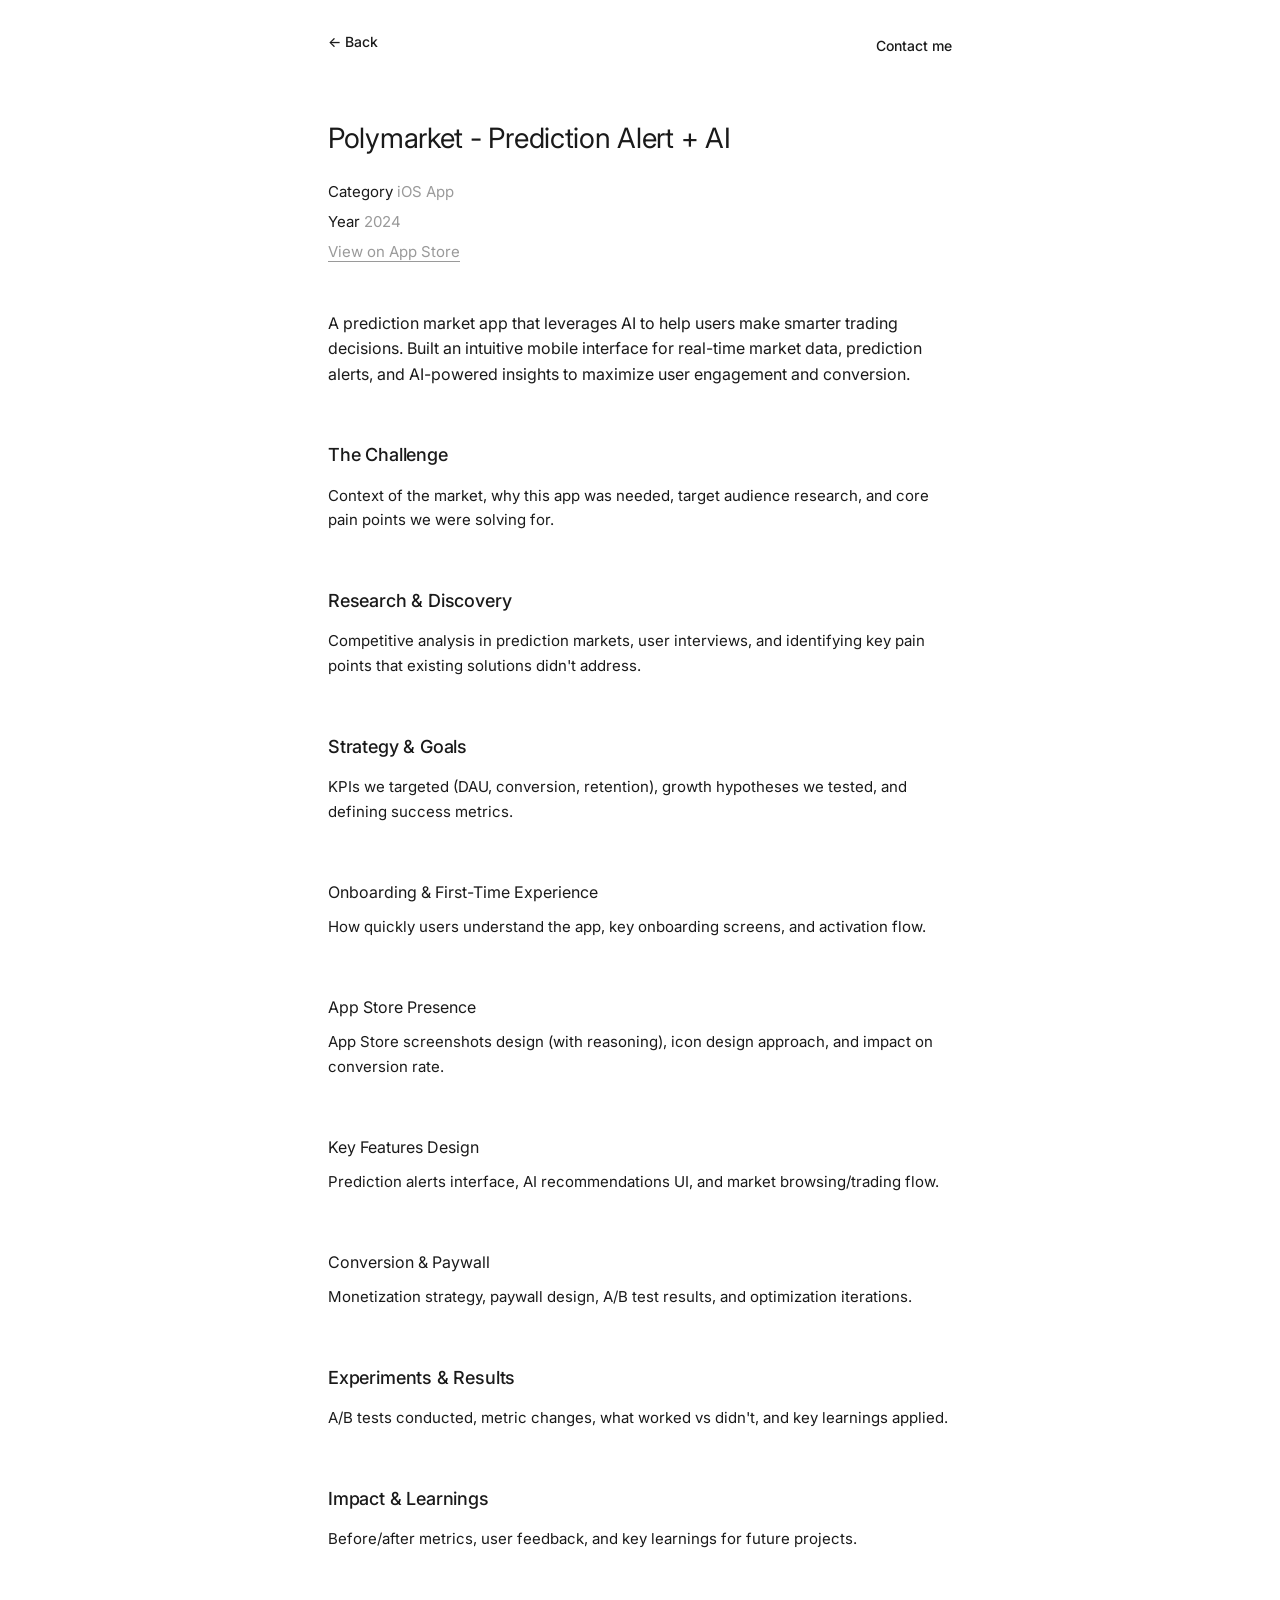
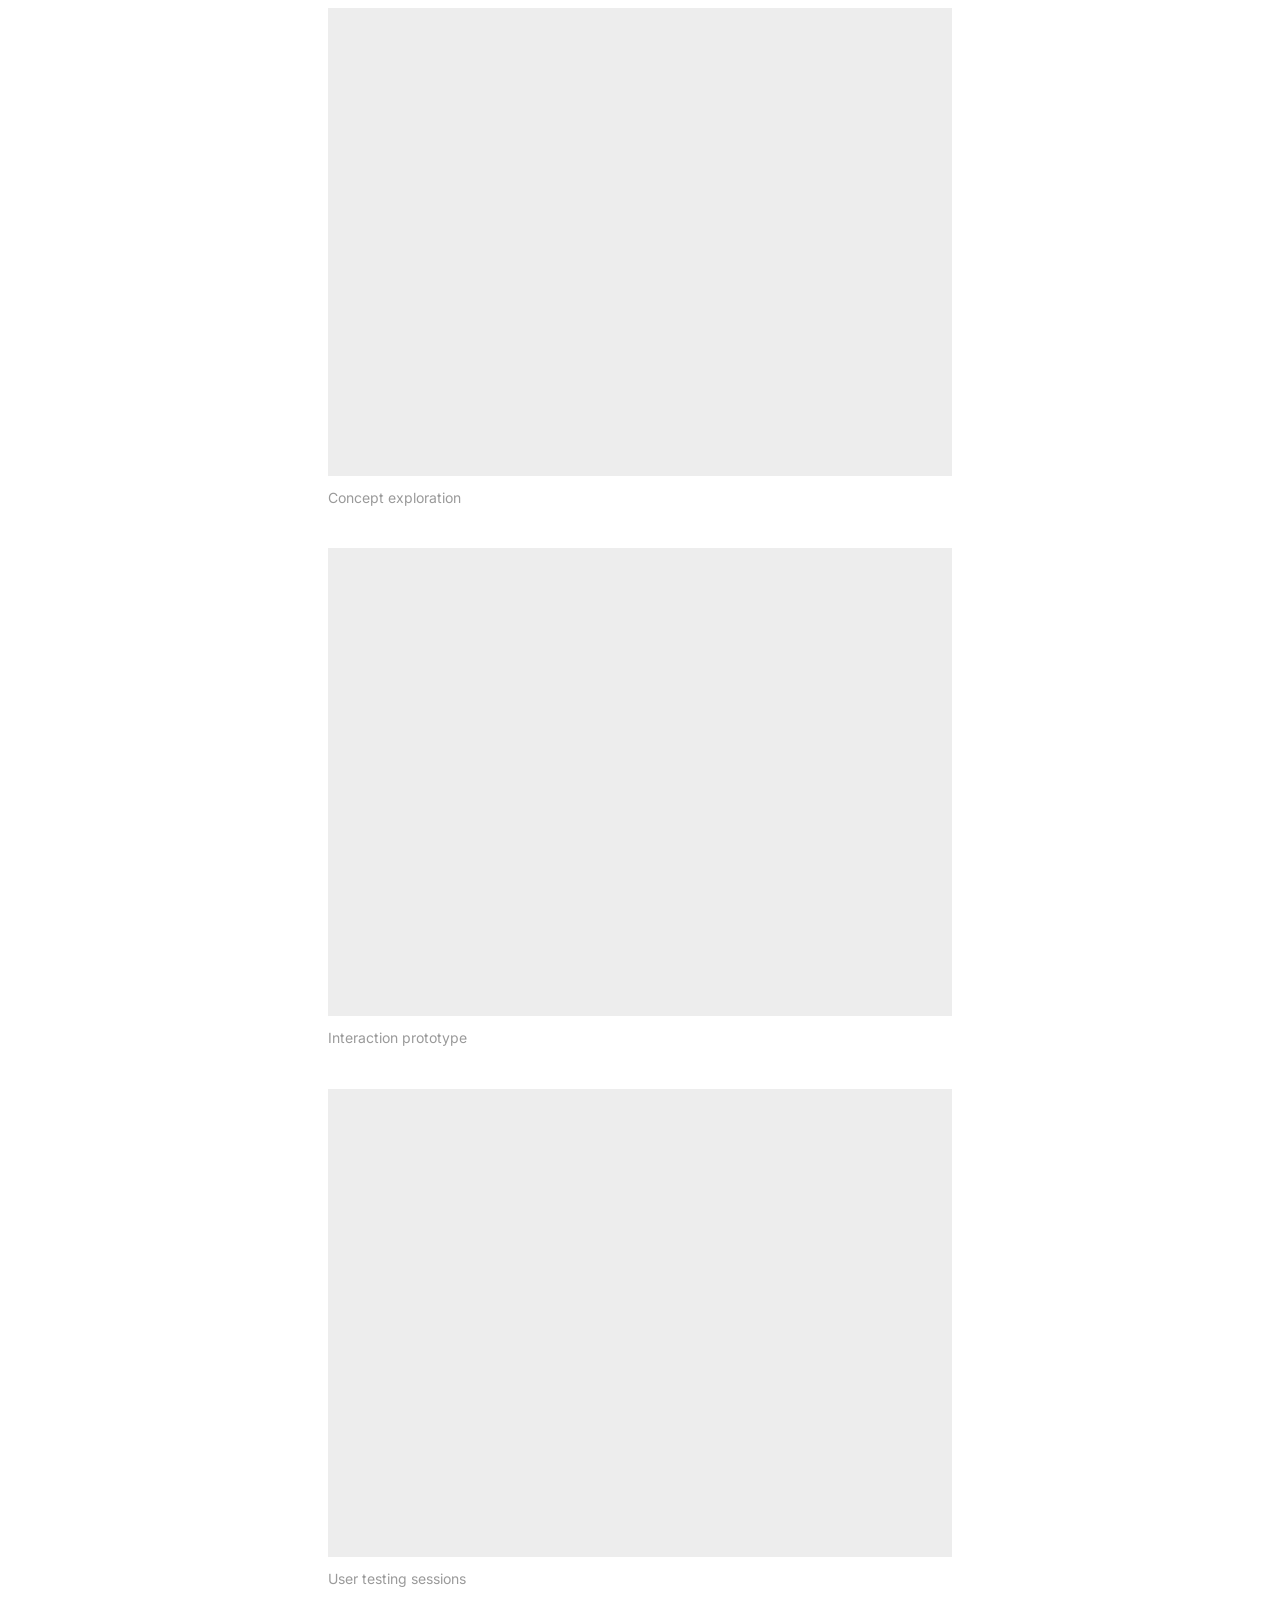
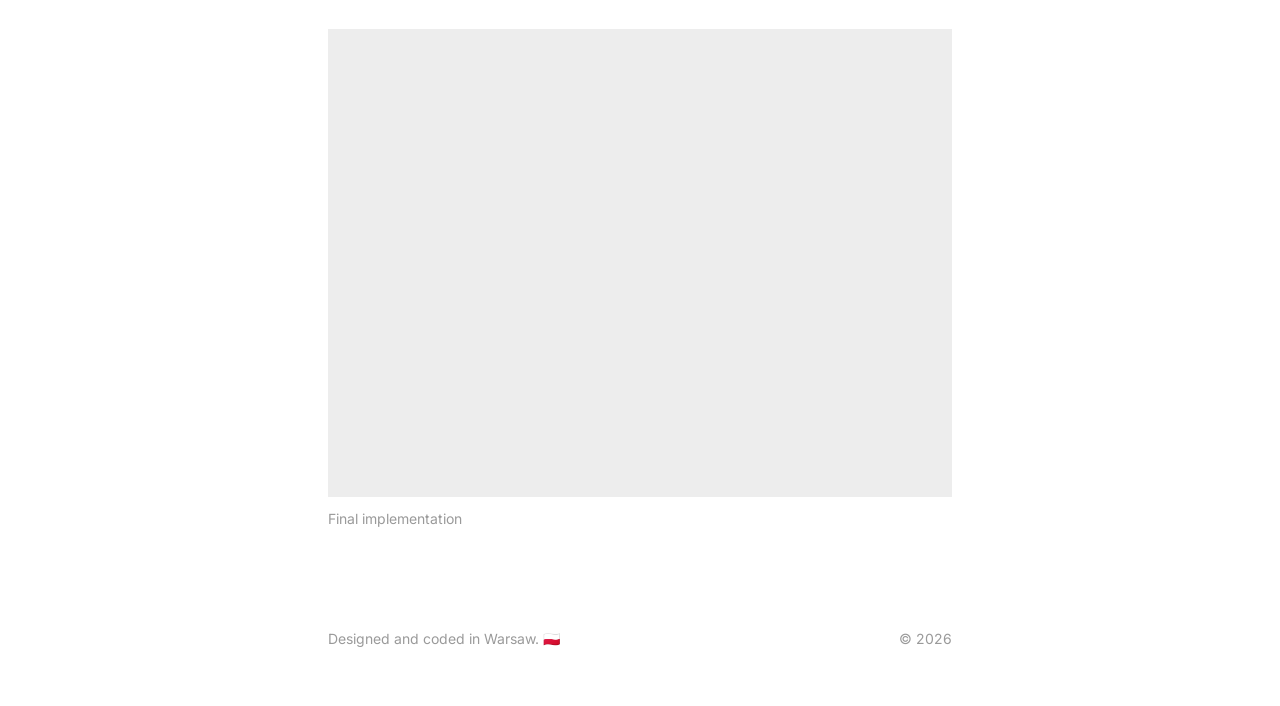
==== project-1.html @ bc28a6dd "Initial portfolio setup for Yahor - Mobile Product Designer - Created vanilla HTML/CSS/JS portfolio " ====
<!DOCTYPE html>
<html lang="ru">
<head>
  <meta charset="UTF-8" />
  <meta name="viewport" content="width=device-width, initial-scale=1.0" />
  <title>Exploring the world through sound — Yahor</title>

  <link rel="icon" type="image/svg+xml" href="../favicon.svg" />

  <link rel="preconnect" href="https://fonts.googleapis.com" />
  <link rel="preconnect" href="https://fonts.gstatic.com" crossorigin />
  <link href="https://fonts.googleapis.com/css2?family=Inter:wght@400;500&display=swap" rel="stylesheet" />

  <link rel="stylesheet" href="css/style.css" />
</head>
<body class="project-polymarket">
  <div class="container case-study">

    <!-- Header -->
    <header class="site-header case-header" data-reveal>
      <a href="index.html" class="back-btn">← Back</a>

      <nav class="nav">
        <a href="mailto:egorvasil123@gmail.com">Contact me</a>
      </nav>
    </header>

    <!-- Project header -->
    <div class="case-intro" data-reveal>
      <h1 class="case-title">Polymarket - Prediction Alert + AI</h1>
      <div class="case-meta">
        <p><strong>Category</strong> iOS App</p>
        <p><strong>Year</strong> 2024</p>
        <p><a href="https://apps.apple.com/us/app/polymarket-prediction-alert-ai/id6760471596" target="_blank" rel="noopener" style="text-decoration: underline; text-underline-offset: 4px;">View on App Store</a></p>
      </div>
    </div>

    <!-- Overview -->
    <article class="case-content" data-reveal>
      <p class="case-description">
        A prediction market app that leverages AI to help users make smarter trading decisions. Built an intuitive mobile interface for real-time market data, prediction alerts, and AI-powered insights to maximize user engagement and conversion.
      </p>
    </article>

    <!-- Section: The Challenge -->
    <section class="case-section" data-reveal>
      <h2 class="case-section-title">The Challenge</h2>
      <p class="case-text">Context of the market, why this app was needed, target audience research, and core pain points we were solving for.</p>
    </section>

    <!-- Section: Research & Discovery -->
    <section class="case-section" data-reveal>
      <h2 class="case-section-title">Research & Discovery</h2>
      <p class="case-text">Competitive analysis in prediction markets, user interviews, and identifying key pain points that existing solutions didn't address.</p>
    </section>

    <!-- Section: Strategy & Goals -->
    <section class="case-section" data-reveal>
      <h2 class="case-section-title">Strategy & Goals</h2>
      <p class="case-text">KPIs we targeted (DAU, conversion, retention), growth hypotheses we tested, and defining success metrics.</p>
    </section>

    <!-- Section: Design Decisions -->
    <section class="case-section" data-reveal>
      <h3 class="case-subsection-title">Onboarding & First-Time Experience</h3>
      <p class="case-text">How quickly users understand the app, key onboarding screens, and activation flow.</p>
    </section>

    <section class="case-section" data-reveal>
      <h3 class="case-subsection-title">App Store Presence</h3>
      <p class="case-text">App Store screenshots design (with reasoning), icon design approach, and impact on conversion rate.</p>
    </section>

    <section class="case-section" data-reveal>
      <h3 class="case-subsection-title">Key Features Design</h3>
      <p class="case-text">Prediction alerts interface, AI recommendations UI, and market browsing/trading flow.</p>
    </section>

    <section class="case-section" data-reveal>
      <h3 class="case-subsection-title">Conversion & Paywall</h3>
      <p class="case-text">Monetization strategy, paywall design, A/B test results, and optimization iterations.</p>
    </section>

    <!-- Section: Experiments & Iterations -->
    <section class="case-section" data-reveal>
      <h2 class="case-section-title">Experiments & Results</h2>
      <p class="case-text">A/B tests conducted, metric changes, what worked vs didn't, and key learnings applied.</p>
    </section>

    <!-- Section: Impact -->
    <section class="case-section" data-reveal>
      <h2 class="case-section-title">Impact & Learnings</h2>
      <p class="case-text">Before/after metrics, user feedback, and key learnings for future projects.</p>
    </section>

    <!-- Gallery stack -->
    <div class="case-gallery">
      <figure class="case-figure" data-reveal>
        <span class="placeholder"></span>
        <figcaption>Concept exploration</figcaption>
      </figure>

      <figure class="case-figure" data-reveal>
        <span class="placeholder"></span>
        <figcaption>Interaction prototype</figcaption>
      </figure>

      <figure class="case-figure" data-reveal>
        <span class="placeholder"></span>
        <figcaption>User testing sessions</figcaption>
      </figure>

      <figure class="case-figure" data-reveal>
        <span class="placeholder"></span>
        <figcaption>Final implementation</figcaption>
      </figure>
    </div>

    <!-- Footer -->
    <footer class="site-footer" data-reveal>
      <p>Designed and coded in Warsaw. 🇵🇱</p>
      <p>© 2026</p>
    </footer>

  </div>

  <script src="https://code.jquery.com/jquery-3.7.1.min.js"></script>
  <script src="js/main.js"></script>
</body>
</html>
---- css/style.css ----
/* ============================================================
   Egor — Portfolio
   ============================================================ */

:root {
  --bg: #ffffff;
  --text: #1a1a1a;
  --muted: #9a9a9a;
  --placeholder: #ededed;
  --line: #1a1a1a;

  --max-width: 1040px;
  --gutter: 28px;

  --font: 'Inter', -apple-system, BlinkMacSystemFont, 'Segoe UI', Helvetica, Arial, sans-serif;
}

*,
*::before,
*::after {
  box-sizing: border-box;
}

html {
  -webkit-font-smoothing: antialiased;
  -moz-osx-font-smoothing: grayscale;
}

body {
  margin: 0;
  background: var(--bg);
  color: var(--text);
  font-family: var(--font);
  font-size: 16px;
  line-height: 1.45;
  font-weight: 400;
}

a {
  color: inherit;
  text-decoration: none;
}

.container {
  max-width: var(--max-width);
  margin: 0 auto;
  padding: 32px var(--gutter) 56px;
}

/* ---------- Header ---------- */
.site-header {
  display: flex;
  align-items: flex-start;
  justify-content: space-between;
  padding-bottom: 80px;
}

.brand {
  display: flex;
  align-items: center;
  gap: 12px;
}

.brand__logo {
  width: 34px;
  height: 34px;
  flex-shrink: 0;
  display: block;
}

.brand__logo.animating {
  animation: logo-color-cycle 8s ease-in-out infinite;
}

@keyframes logo-color-cycle {
  0% {
    filter: hue-rotate(0deg);
  }
  25% {
    filter: hue-rotate(200deg);
  }
  50% {
    filter: hue-rotate(120deg);
  }
  75% {
    filter: hue-rotate(280deg);
  }
  100% {
    filter: hue-rotate(360deg);
  }
}

.brand__text {
  display: flex;
  flex-direction: column;
  line-height: 1.3;
}

.brand__name {
  font-weight: 500;
  font-size: 14px;
}

.brand__role {
  color: var(--muted);
  font-size: 14px;
}

.nav {
  display: flex;
  gap: 28px;
  font-weight: 500;
  font-size: 14px;
  padding-top: 4px;
}

.nav a {
  transition: opacity 0.2s ease;
}

.nav a:hover {
  opacity: 0.5;
}

/* ---------- Intro ---------- */
.intro {
  max-width: 560px;
  padding-bottom: 120px;
}

.intro__text {
  margin: 0;
  font-weight: 400;
  font-size: 32px;
  line-height: 1.28;
  letter-spacing: -0.01em;
}

.intro__link {
  text-decoration: underline;
  text-underline-offset: 4px;
  text-decoration-thickness: 1px;
  transition: opacity 0.2s ease;
}

.intro__link:hover {
  opacity: 0.5;
}

/* ---------- Section label ---------- */
.section-label {
  margin: 0 0 28px;
  font-weight: 400;
  font-size: 15px;
  color: var(--muted);
}

.section-label .arrow {
  display: inline-block;
}

/* ---------- Work grid ---------- */
.work {
  padding-bottom: 120px;
}

.grid {
  display: grid;
  grid-template-columns: repeat(3, 1fr);
  column-gap: 24px;
  row-gap: 56px;
}

.project__media {
  display: block;
  position: relative;
  overflow: hidden;
  border-radius: 18px;
  transition: border-radius 0.5s cubic-bezier(0.16, 1, 0.3, 1), transform 0.8s cubic-bezier(0.16, 1, 0.3, 1);
}

.project:not(:nth-child(5)) .project__media:hover {
  border-radius: 32px;
}

.project:nth-child(5) .project__media:hover {
  transform: rotate(-3deg);
}

.placeholder {
  display: block;
  width: 100%;
  aspect-ratio: 4 / 3;
  background: var(--placeholder);
  transition: transform 0.5s cubic-bezier(0.16, 1, 0.3, 1), background 0.5s cubic-bezier(0.16, 1, 0.3, 1);
}

/* Project colors on hover */
.project:nth-child(1) .project__media:hover .placeholder {
  background: #D9D7F0;
}

.project:nth-child(2) .project__media:hover .placeholder {
  background: #D7E3D0;
}

.project:nth-child(3) .project__media:hover .placeholder {
  background: #FDEAB9;
}

.project:nth-child(4) .project__media:hover .placeholder {
  background: #B4D6FD;
}

.project__media:hover .placeholder {
  transform: scale(1.03);
}

.project__meta {
  margin-top: 14px;
  max-width: 90%;
}

.project__title {
  margin: 0 0 2px;
  font-weight: 400;
  font-size: 15px;
  line-height: 1.35;
}

.project__info {
  margin: 0;
  font-size: 15px;
  color: var(--muted);
  line-height: 1.35;
}

.project__info strong {
  font-weight: 400;
  color: var(--text);
}

.nda {
  white-space: nowrap;
  font-size: 13px;
}

/* ---------- Contact ---------- */
.contact {
  padding-bottom: 140px;
}

.contact__links {
  list-style: none;
  margin: 0;
  padding: 0;
}

.contact__links li {
  margin-bottom: 4px;
}

.contact__links a {
  text-decoration: underline;
  text-underline-offset: 4px;
  text-decoration-thickness: 1px;
  font-size: 15px;
  transition: opacity 0.2s ease;
}

.contact__links a:hover {
  opacity: 0.5;
}

/* ---------- Footer ---------- */
.site-footer {
  display: flex;
  align-items: center;
  justify-content: space-between;
  color: var(--muted);
  font-size: 14px;
}

.site-footer p {
  margin: 0;
}


/* ---------- Case study pages ---------- */
.case-study {
  max-width: 680px;
}

.case-header {
  padding-bottom: 64px;
}

.back-btn {
  font-weight: 500;
  font-size: 14px;
  transition: opacity 0.2s ease;
}

.back-btn:hover {
  opacity: 0.5;
}

.case-intro {
  padding-bottom: 48px;
}

.case-title {
  margin: 0 0 24px;
  font-weight: 400;
  font-size: 28px;
  line-height: 1.32;
  letter-spacing: -0.01em;
}

.case-meta {
  display: flex;
  flex-direction: column;
  gap: 8px;
  font-size: 15px;
  color: var(--muted);
}

.case-meta p {
  margin: 0;
}

.case-meta strong {
  font-weight: 400;
  color: var(--text);
}

.case-content {
  padding-bottom: 56px;
}

.case-description {
  margin: 0;
  font-size: 16px;
  line-height: 1.6;
}

.case-gallery {
  display: flex;
  flex-direction: column;
  gap: 40px;
  padding-bottom: 100px;
}

.case-figure {
  margin: 0;
  padding: 0;
}

.case-figure .placeholder {
  width: 100%;
  aspect-ratio: 4 / 3;
  margin-bottom: 12px;
}

.case-figure figcaption {
  font-size: 14px;
  color: var(--muted);
}

.case-section {
  margin-bottom: 56px;
}

.case-section-title {
  margin: 0 0 16px;
  font-weight: 500;
  font-size: 18px;
  line-height: 1.35;
  letter-spacing: -0.01em;
}

.case-subsection-title {
  margin: 0 0 12px;
  font-weight: 400;
  font-size: 16px;
  line-height: 1.4;
}

.case-text {
  margin: 0 0 20px;
  font-size: 15px;
  line-height: 1.65;
  color: var(--text);
}

/* ---------- Reveal animation ---------- */
[data-reveal] {
  opacity: 0;
  transform: translateY(16px);
  transition: opacity 0.7s ease, transform 0.7s cubic-bezier(0.16, 1, 0.3, 1);
}

[data-reveal].is-visible {
  opacity: 1;
  transform: none;
}

/* ---------- Responsive ---------- */
@media (max-width: 860px) {
  .intro__text {
    font-size: 28px;
  }

  .grid {
    grid-template-columns: repeat(2, 1fr);
    row-gap: 48px;
  }
}

@media (max-width: 560px) {
  .container {
    padding: 24px 20px 48px;
  }

  .site-header {
    flex-direction: column;
    gap: 24px;
    padding-bottom: 56px;
  }

  .nav {
    gap: 22px;
    padding-top: 0;
  }

  .intro {
    padding-bottom: 80px;
  }

  .intro__text {
    font-size: 24px;
  }

  .work,
  .contact {
    padding-bottom: 80px;
  }

  .grid {
    grid-template-columns: 1fr;
    row-gap: 40px;
  }

  .site-footer {
    flex-direction: column;
    align-items: flex-start;
    gap: 8px;
  }

  .case-title {
    font-size: 24px;
  }

  .case-header {
    padding-bottom: 48px;
  }

  .case-intro {
    padding-bottom: 40px;
  }

  .case-gallery {
    gap: 32px;
    padding-bottom: 80px;
  }
}
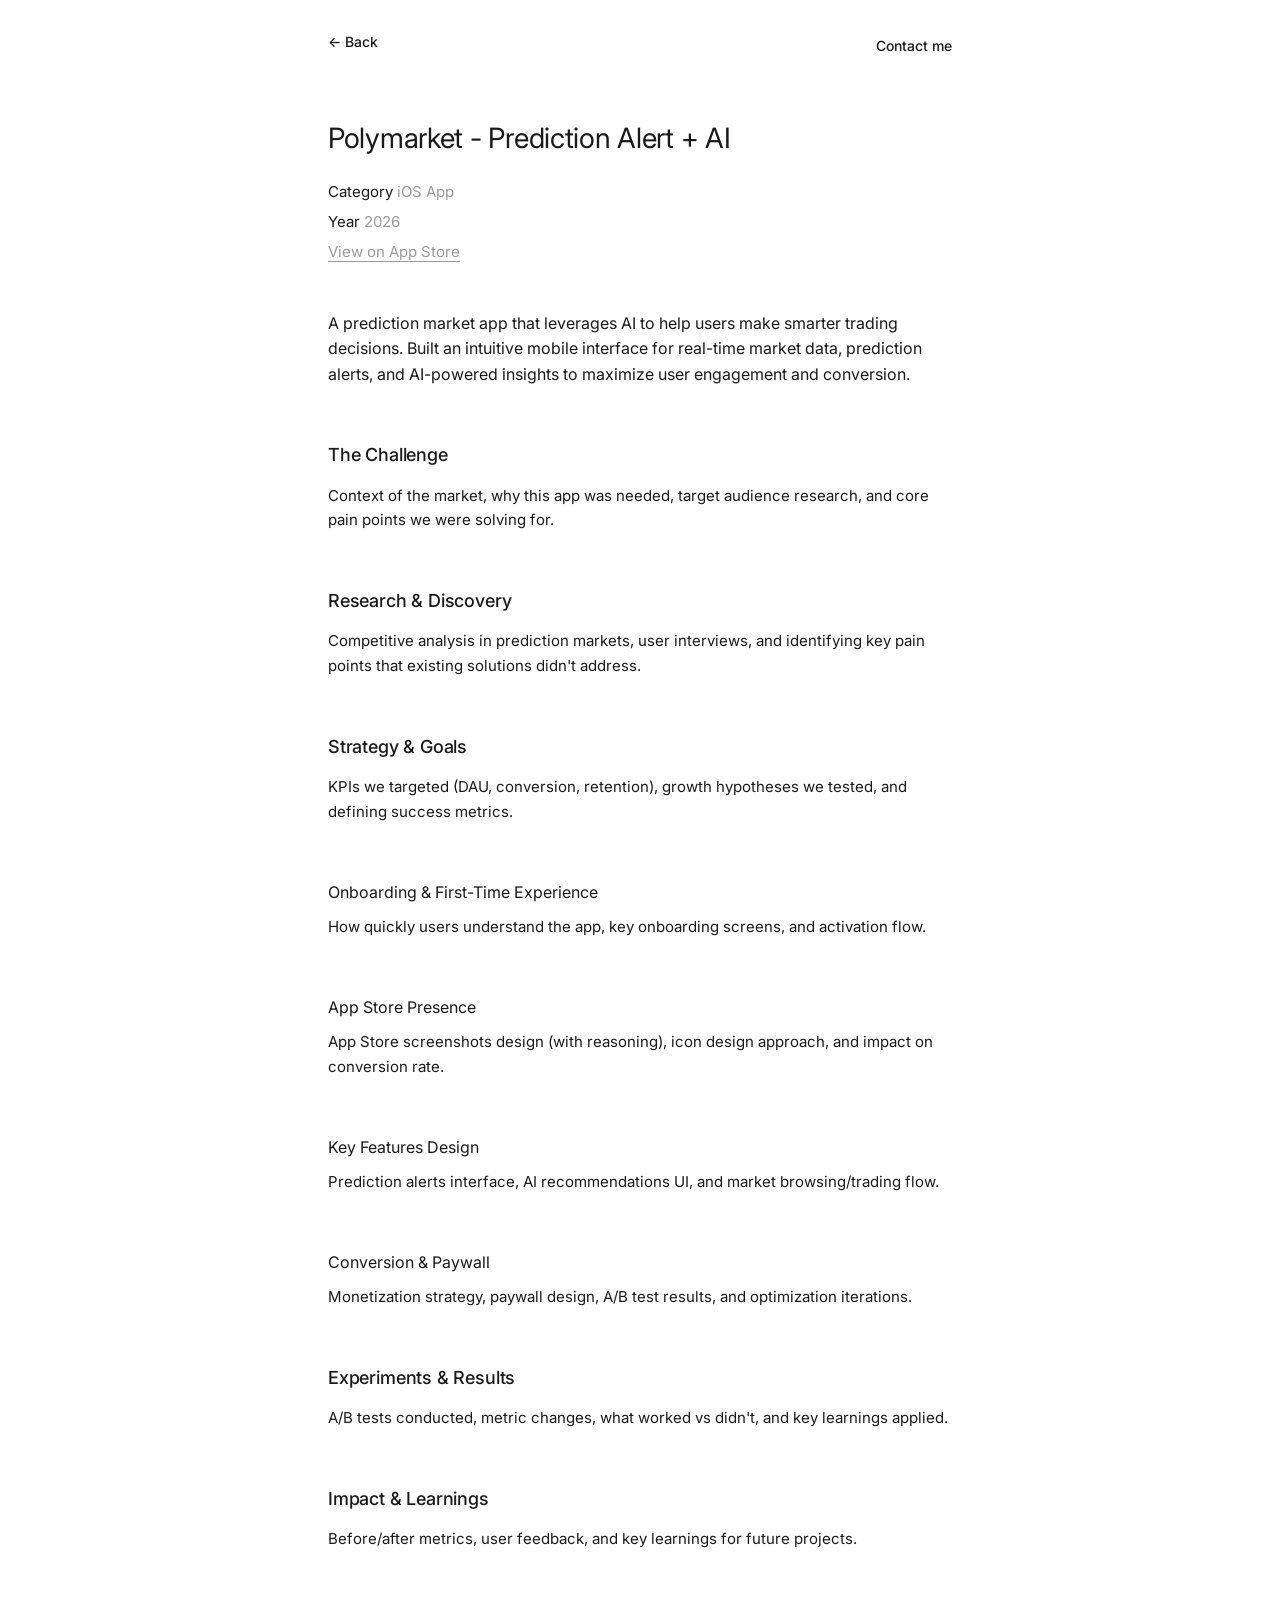
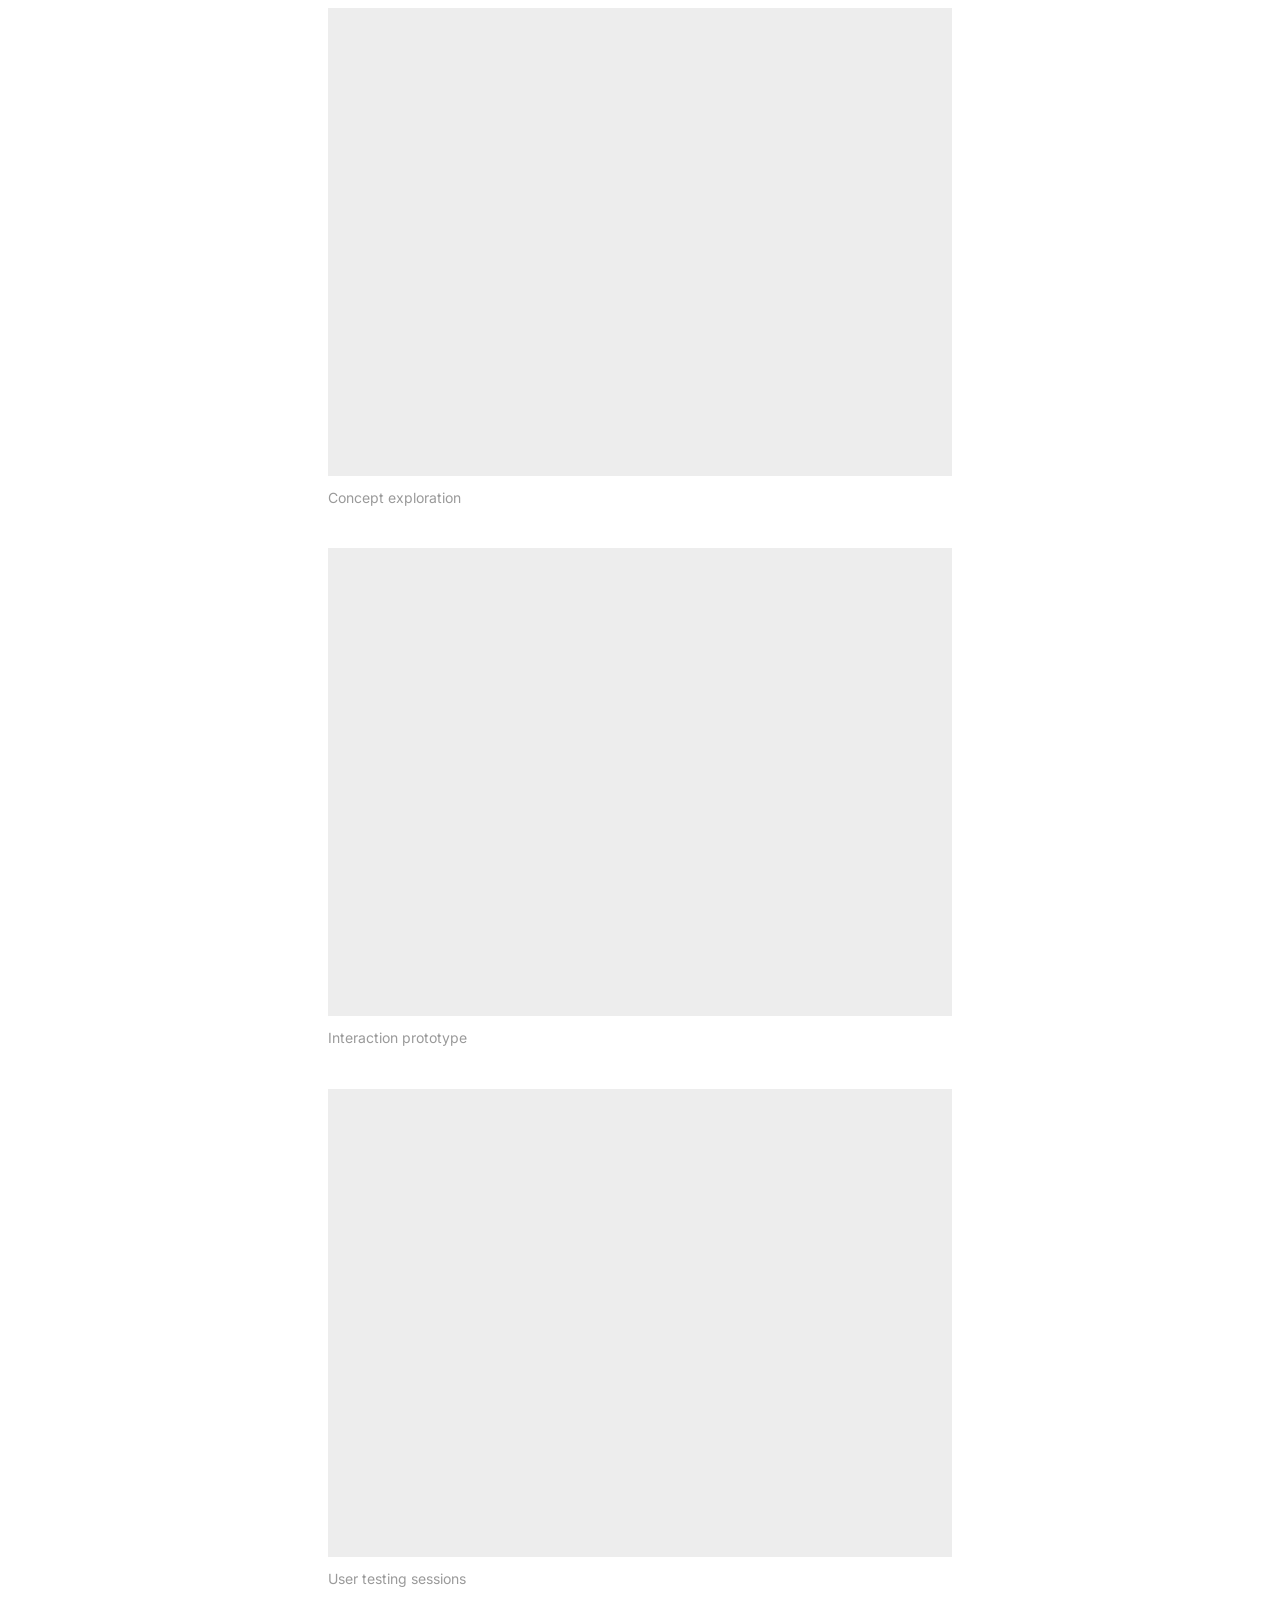
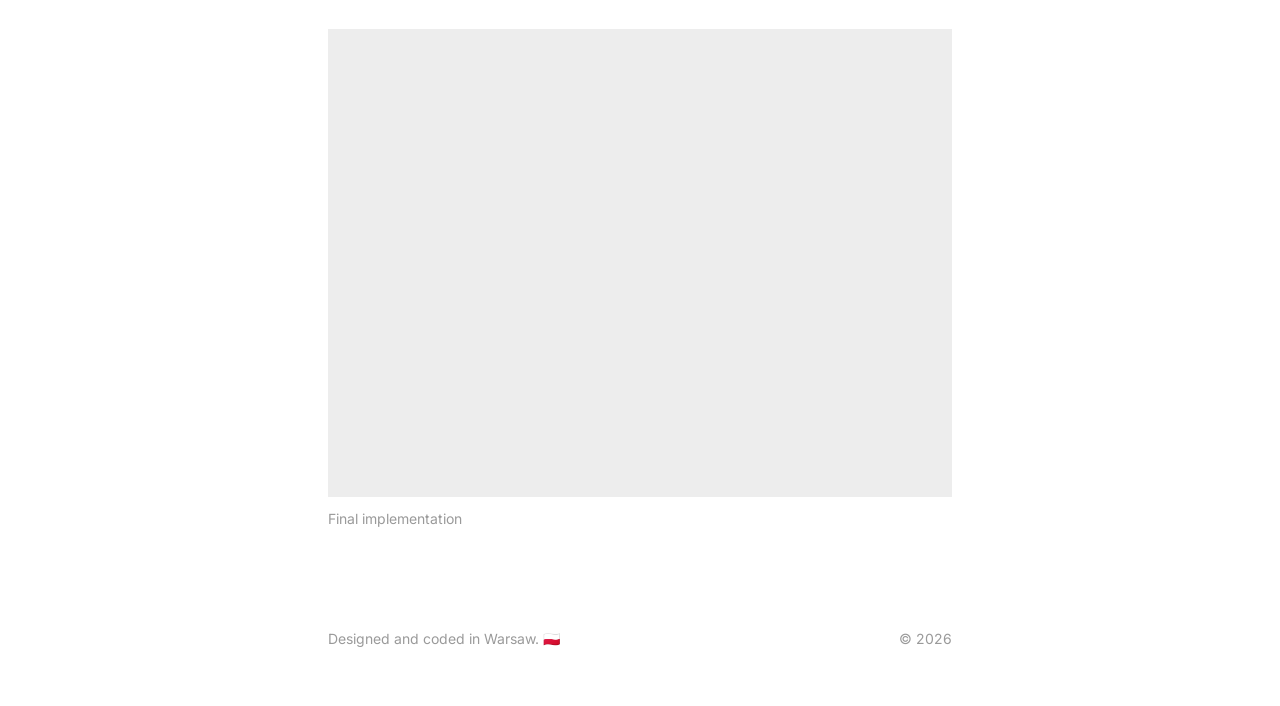
==== commit b01aa1f8: "Fix project years to match homepage data - Polymarket: 2024 → 2026 - Mobile IDE: 2024 → 2026 - Don't" ====
--- a/project-1.html
+++ b/project-1.html
@@ -30,7 +30,7 @@
       <h1 class="case-title">Polymarket - Prediction Alert + AI</h1>
       <div class="case-meta">
         <p><strong>Category</strong> iOS App</p>
-        <p><strong>Year</strong> 2024</p>
+        <p><strong>Year</strong> 2026</p>
         <p><a href="https://apps.apple.com/us/app/polymarket-prediction-alert-ai/id6760471596" target="_blank" rel="noopener" style="text-decoration: underline; text-underline-offset: 4px;">View on App Store</a></p>
       </div>
     </div>
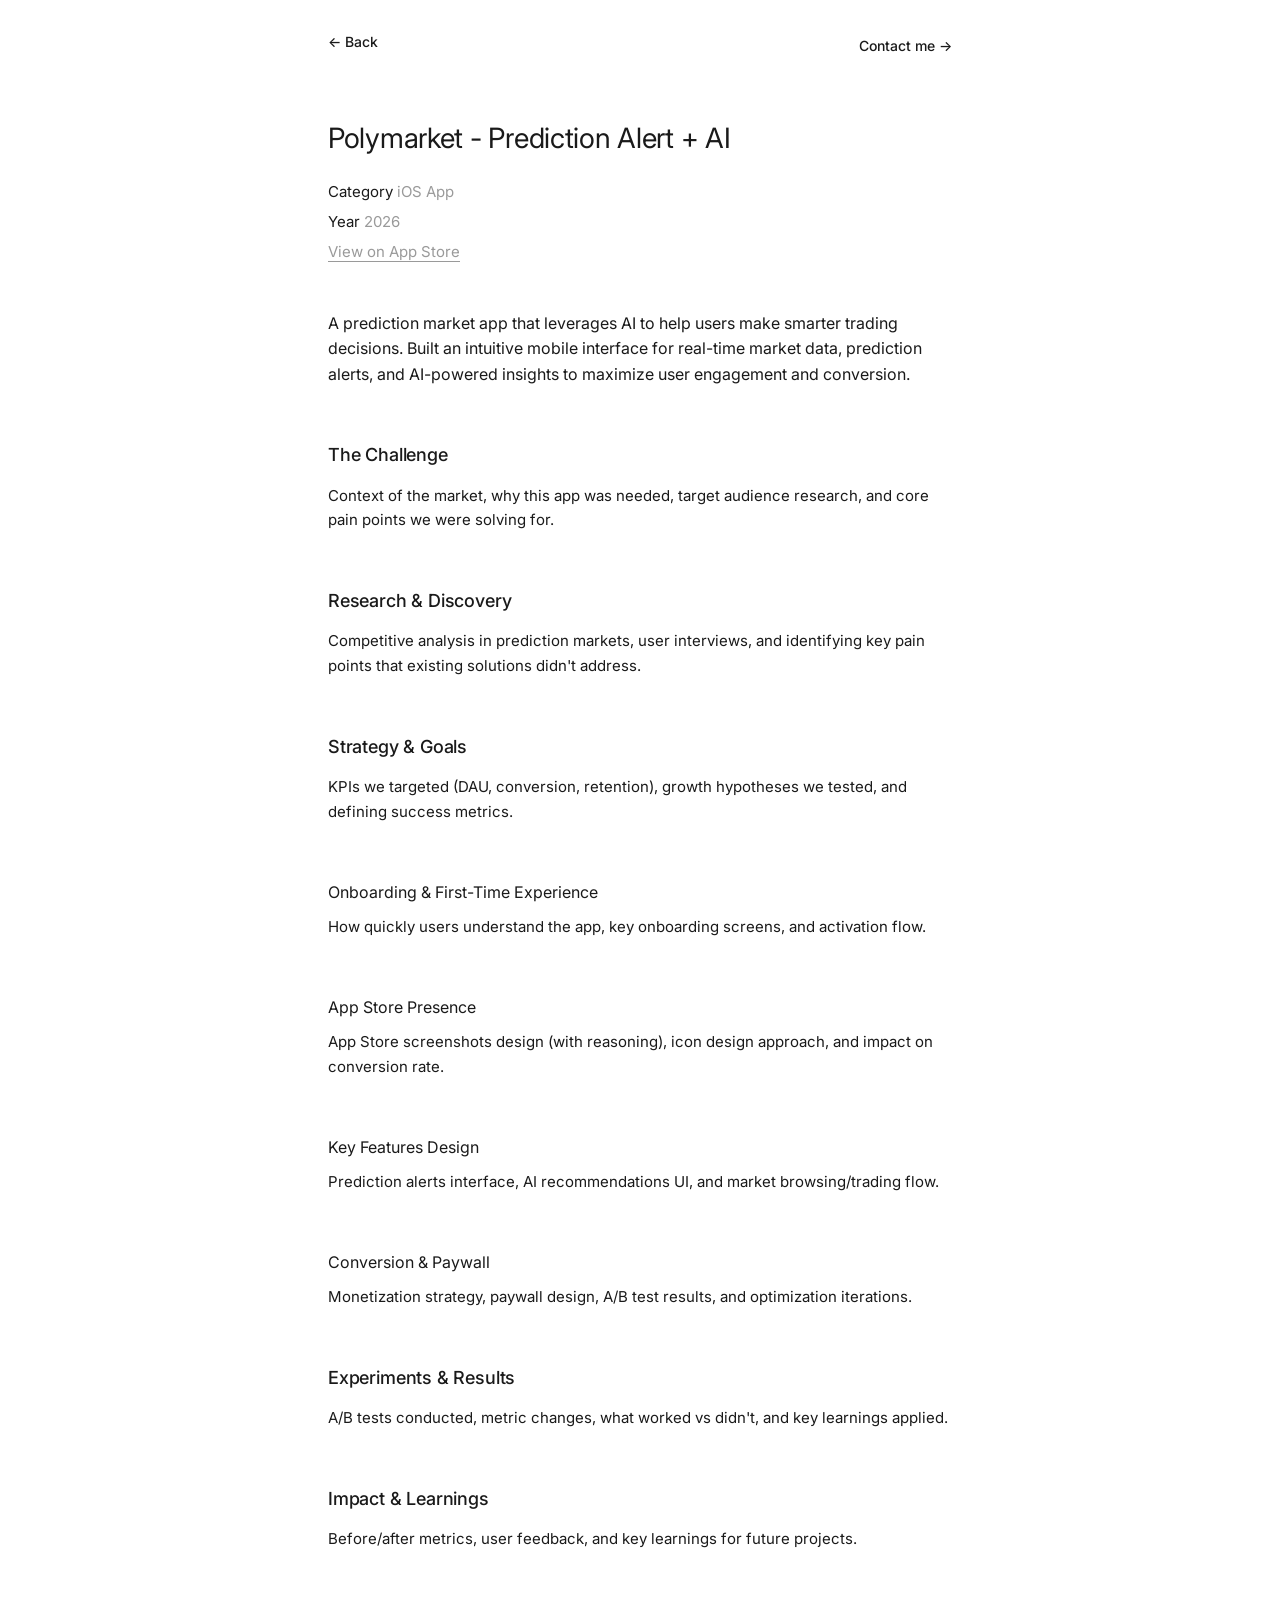
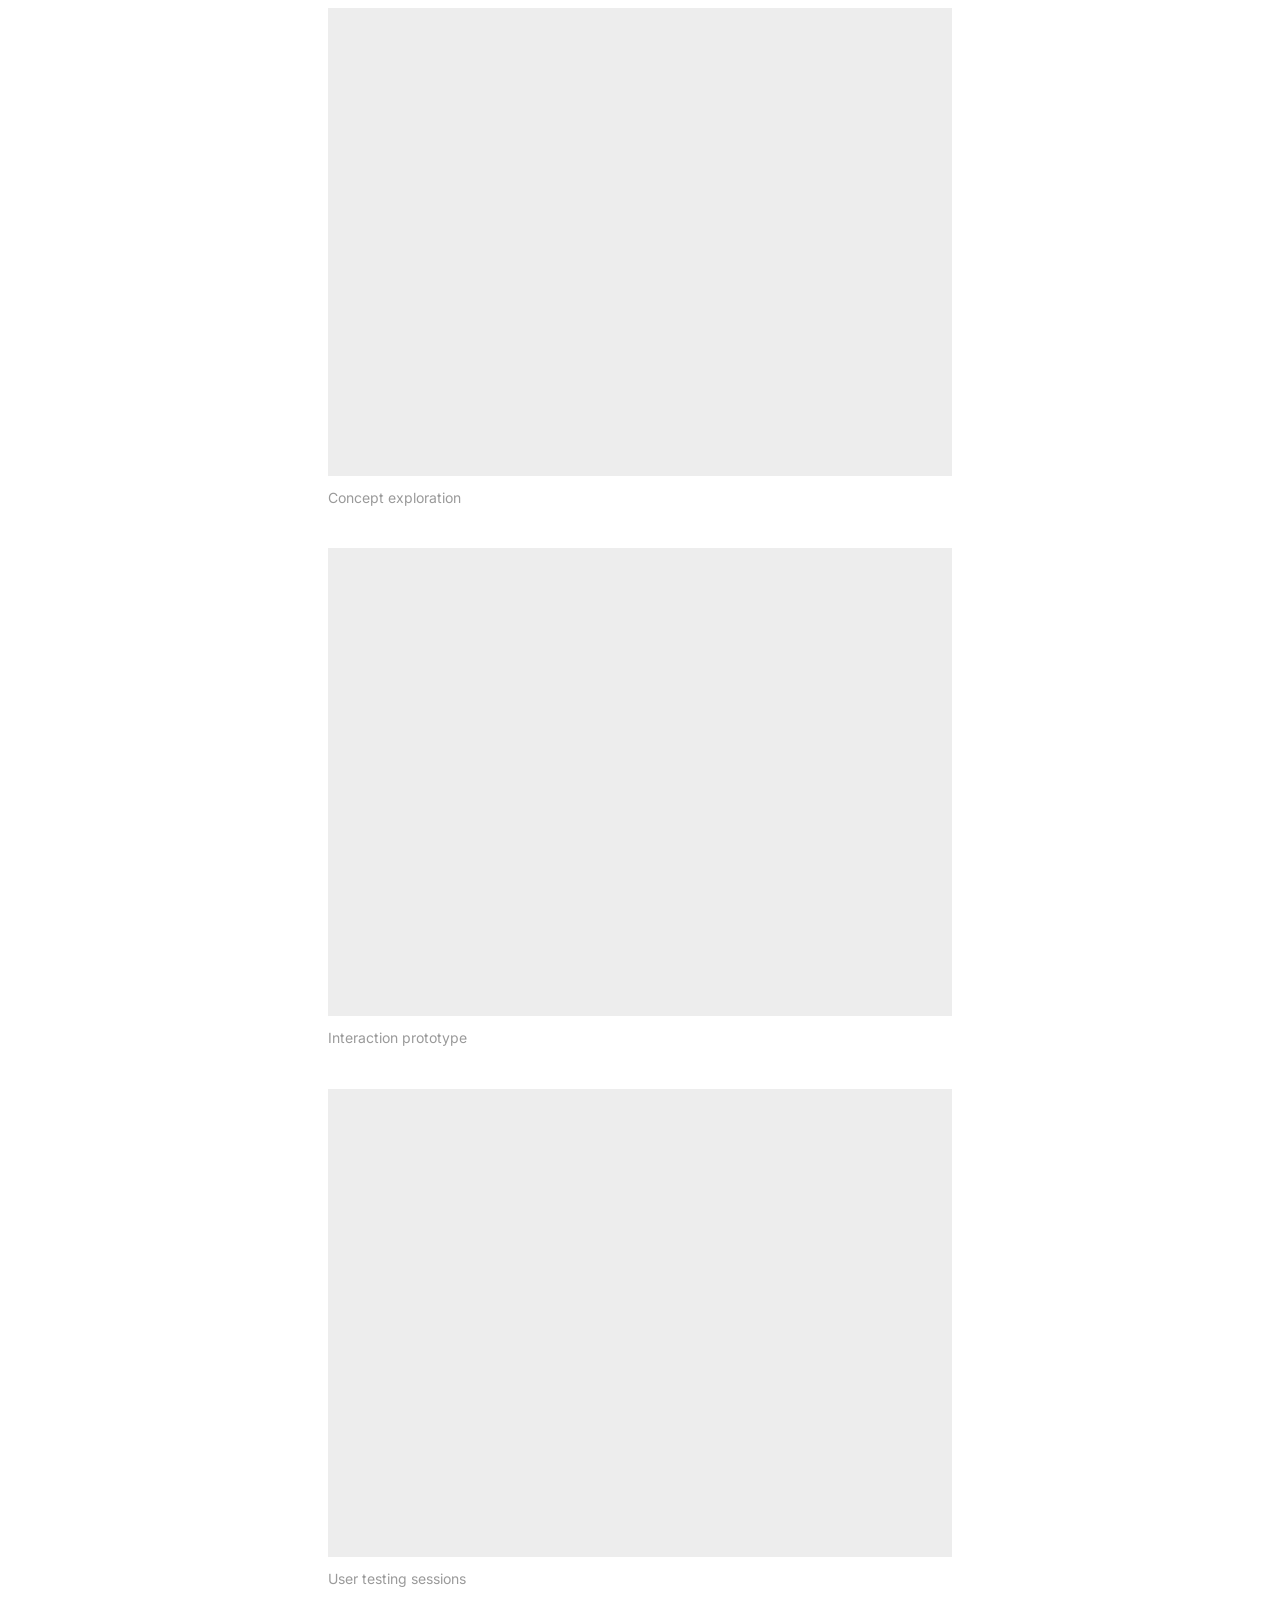
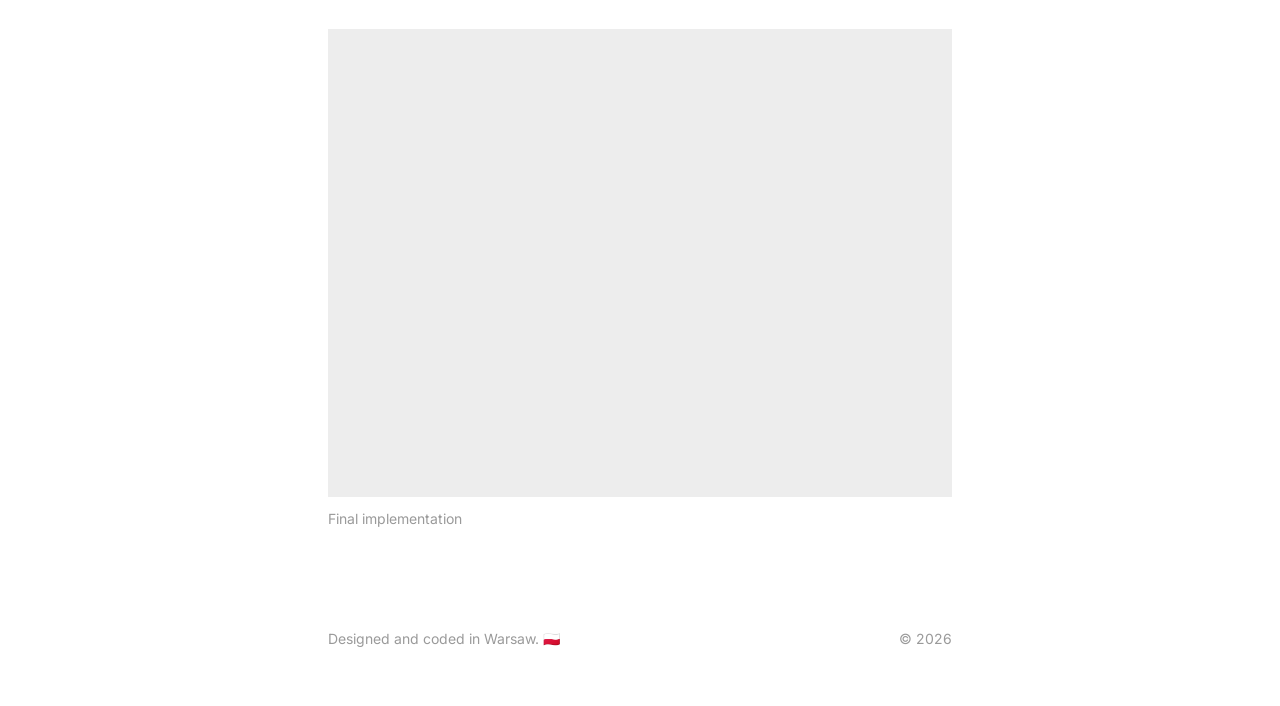
==== commit 8feee62b: "Add right arrow to Contact me link - Added → arrow after 'Contact me' on all pages - Indicates navig" ====
--- a/project-1.html
+++ b/project-1.html
@@ -3,7 +3,16 @@
 <head>
   <meta charset="UTF-8" />
   <meta name="viewport" content="width=device-width, initial-scale=1.0" />
-  <title>Exploring the world through sound — Yahor</title>
+  <title>Polymarket Growth Case Study | iOS Prediction App Design | Yahor</title>
+  <meta name="description" content="Growth design case study: Polymarket iOS app. Explored user onboarding optimization, App Store conversion, paywall design, and A/B testing to drive DAU and retention metrics." />
+  <meta name="keywords" content="growth design, app store optimization, iOS design, conversion funnel, paywall design, A/B testing, mobile app case study" />
+  <meta property="og:title" content="Polymarket Growth Design Case Study" />
+  <meta property="og:description" content="How I optimized onboarding, app store presence, and monetization to drive growth metrics." />
+  <meta property="og:image" content="https://yahorvdesign.com/og-image.svg" />
+  <meta property="og:image:width" content="1200" />
+  <meta property="og:image:height" content="630" />
+  <meta name="twitter:card" content="summary_large_image" />
+  <meta name="twitter:image" content="https://yahorvdesign.com/og-image.svg" />
 
   <link rel="icon" type="image/svg+xml" href="../favicon.svg" />
 
@@ -12,6 +21,16 @@
   <link href="https://fonts.googleapis.com/css2?family=Inter:wght@400;500&display=swap" rel="stylesheet" />
 
   <link rel="stylesheet" href="css/style.css" />
+
+  <!-- Google tag (gtag.js) -->
+  <script async src="https://www.googletagmanager.com/gtag/js?id=G-53ZBM9MT7W"></script>
+  <script>
+    window.dataLayer = window.dataLayer || [];
+    function gtag(){dataLayer.push(arguments);}
+    gtag('js', new Date());
+
+    gtag('config', 'G-53ZBM9MT7W');
+  </script>
 </head>
 <body class="project-polymarket">
   <div class="container case-study">
@@ -21,7 +40,7 @@
       <a href="index.html" class="back-btn">← Back</a>
 
       <nav class="nav">
-        <a href="mailto:egorvasil123@gmail.com">Contact me</a>
+        <a href="mailto:egorvasil123@gmail.com">Contact me <span class="arrow">→</span></a>
       </nav>
     </header>
 
--- a/css/style.css
+++ b/css/style.css
@@ -126,6 +126,7 @@
 .intro {
   max-width: 560px;
   padding-bottom: 120px;
+  position: relative;
 }
 
 .intro__text {
@@ -134,6 +135,61 @@
   font-size: 32px;
   line-height: 1.28;
   letter-spacing: -0.01em;
+  position: relative;
+  z-index: 2;
+}
+
+.intro__gradient {
+  position: absolute;
+  top: -180px;
+  right: -450px;
+  width: 700px;
+  height: 700px;
+  pointer-events: none;
+  overflow: visible;
+  display: none;
+}
+
+.blob {
+  animation: float 6s ease-in-out infinite;
+  transform-box: fill-box;
+  transform-origin: center;
+  will-change: transform;
+}
+
+.blob-1 {
+  animation-delay: 0s;
+  animation-duration: 7s;
+}
+
+.blob-2 {
+  animation-delay: 1s;
+  animation-duration: 8s;
+}
+
+.blob-3 {
+  animation-delay: 2s;
+  animation-duration: 9s;
+}
+
+.blob-4 {
+  animation-delay: 3s;
+  animation-duration: 10s;
+}
+
+@keyframes float {
+  0%, 100% {
+    transform: translate(0, 0) scale(1);
+  }
+  25% {
+    transform: translate(30px, -40px) scale(1.1);
+  }
+  50% {
+    transform: translate(-20px, 30px) scale(0.95);
+  }
+  75% {
+    transform: translate(40px, 20px) scale(1.05);
+  }
 }
 
 .intro__link {
@@ -406,9 +462,19 @@
 }
 
 /* ---------- Responsive ---------- */
+@media (min-width: 1024px) {
+  .intro__gradient {
+    display: block;
+  }
+}
+
 @media (max-width: 860px) {
   .intro__text {
     font-size: 28px;
+  }
+
+  .intro__gradient {
+    display: none !important;
   }
 
   .grid {
